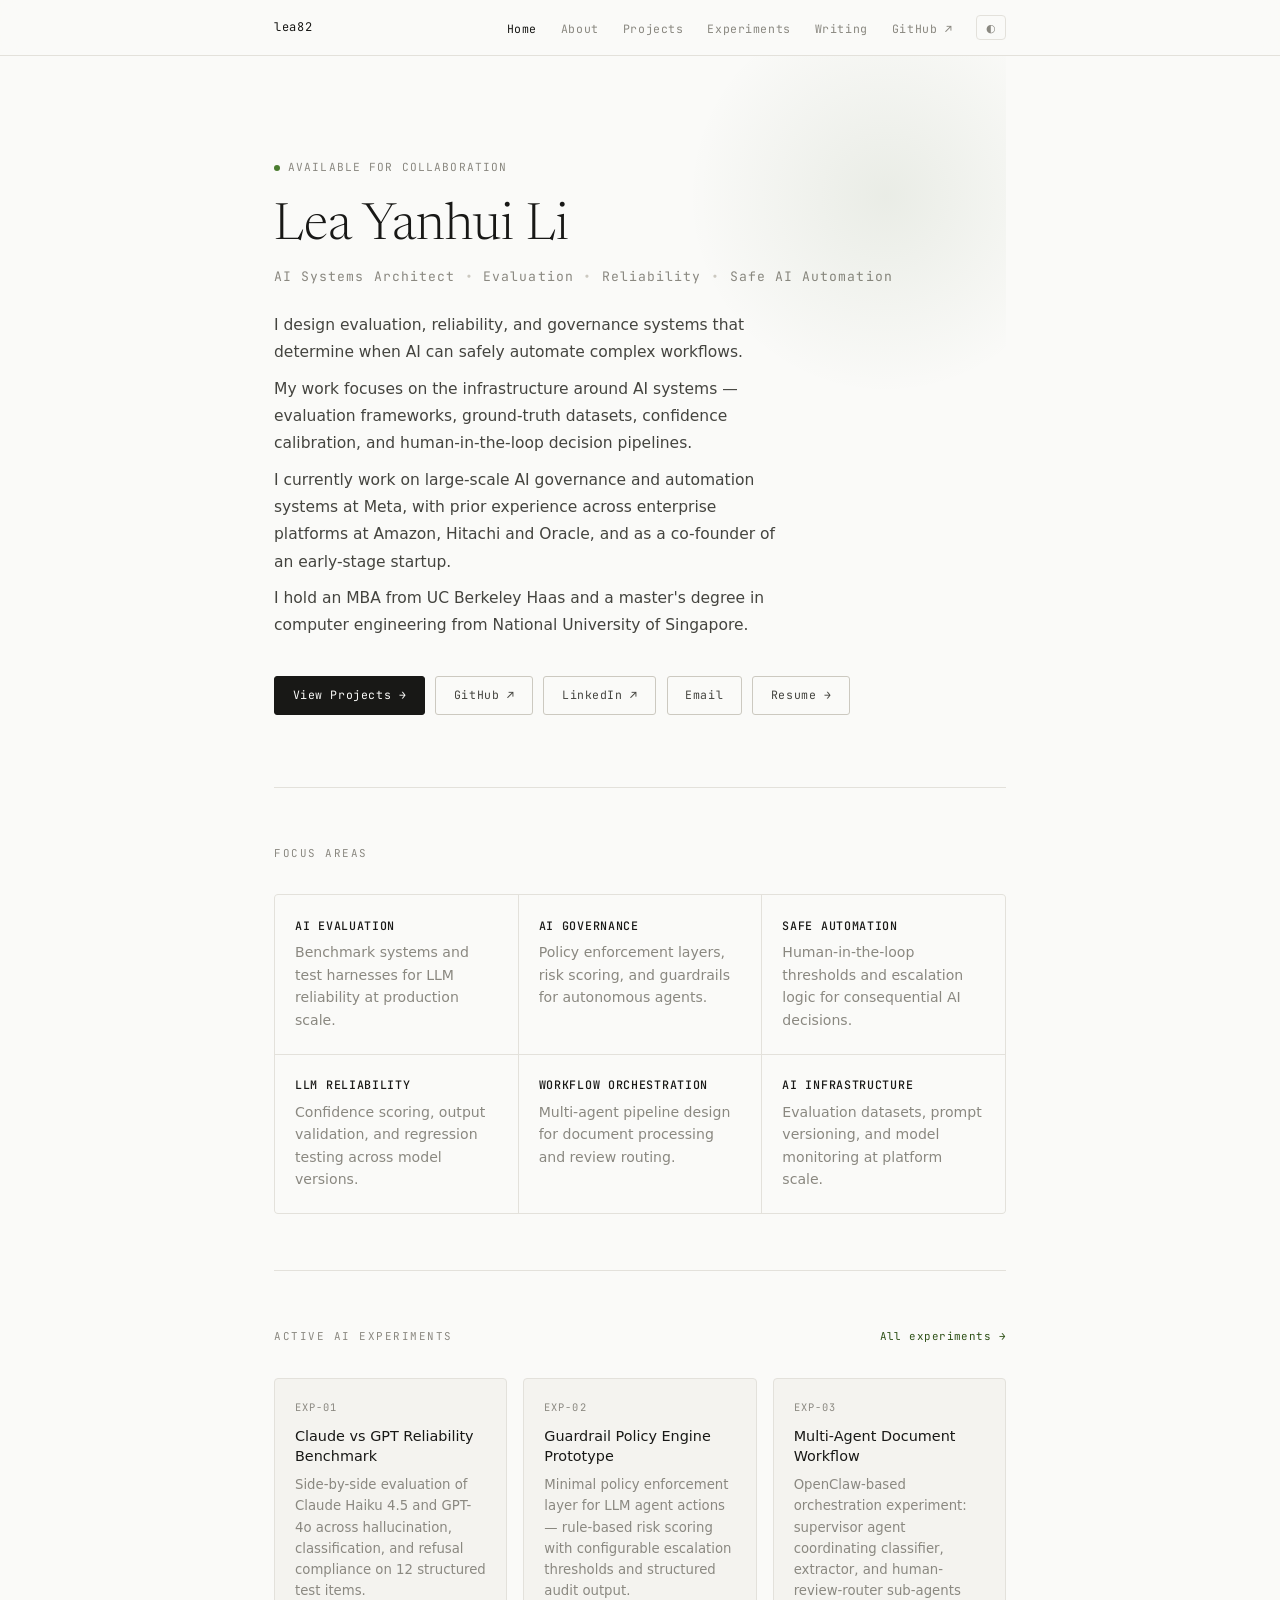
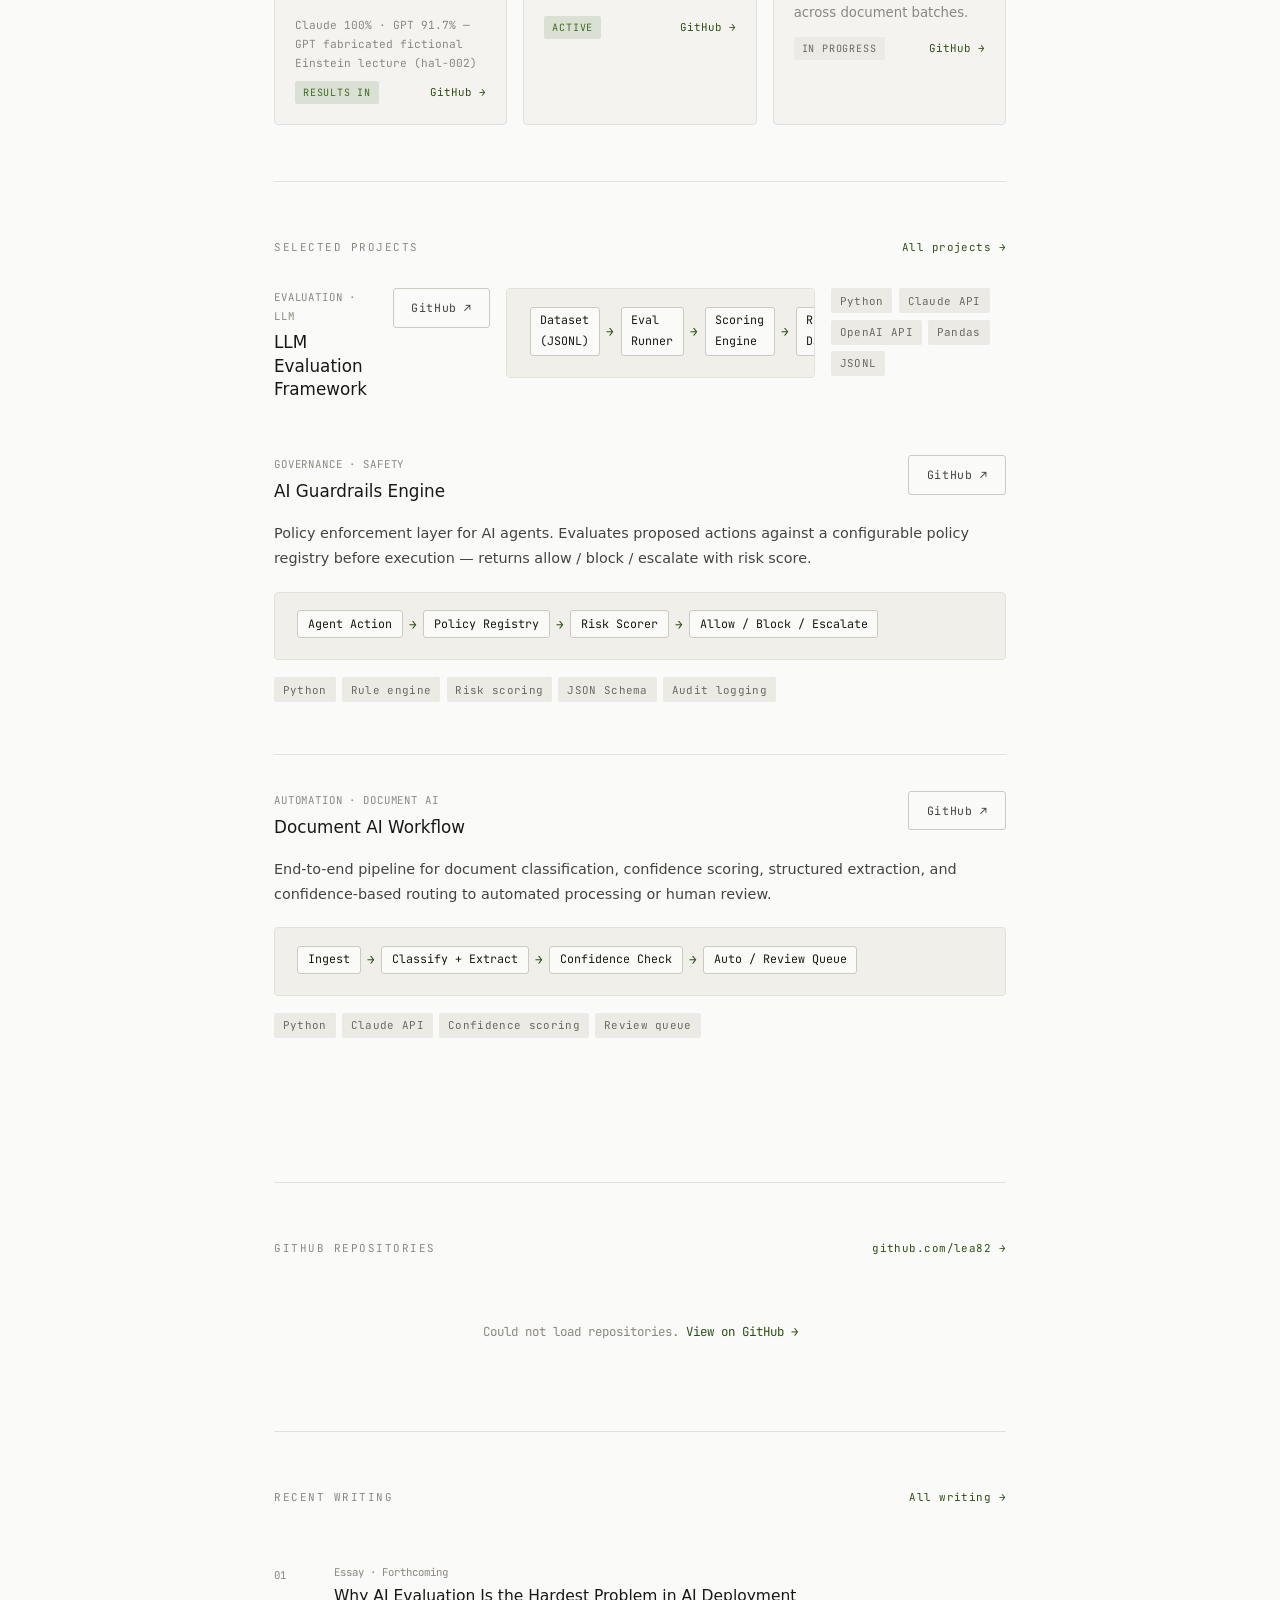
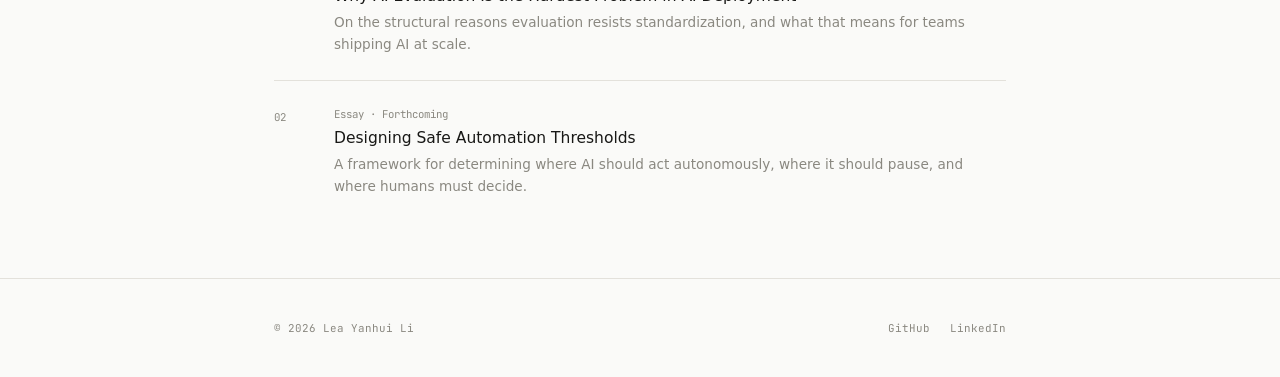
==== index.html @ 145ee5d8 "Site v2 - clean history" ====
<!DOCTYPE html>
<html lang="en">
<head>
  <meta charset="UTF-8" />
  <meta name="viewport" content="width=device-width, initial-scale=1.0" />
  <meta name="description" content="Lea Yanhui Li — AI Systems Architect. Evaluation, Reliability, Safe AI Automation." />
  <title>Lea Yanhui Li</title>
  <link rel="stylesheet" href="assets/style.css" />
  <script src="assets/site.js" defer></script>
</head>
<body>

<!-- ── Nav ───────────────────────────────────────────── -->
<nav>
  <div class="nav-inner">
    <a class="nav-brand" href="index.html">lea82</a>
    <button class="nav-toggle" aria-label="Toggle menu" aria-expanded="false">
      <span></span><span></span><span></span>
    </button>
    <ul class="nav-links">
      <li><a href="index.html" class="active">Home</a></li>
      <li><a href="about.html">About</a></li>
      <li><a href="projects.html">Projects</a></li>
      <li><a href="experiments.html">Experiments</a></li>
      <li><a href="writing.html">Writing</a></li>
      <li><a href="https://github.com/lea82" target="_blank" rel="noopener">GitHub ↗</a></li>
    </ul>
    <button class="dark-toggle" aria-label="Toggle dark mode">
      <span class="icon-moon">◐</span>
      <span class="icon-sun">◑</span>
    </button>
  </div>
</nav>

<main>
  <div class="container">

    <!-- ── Hero ─────────────────────────────────────────── -->
    <section class="hero reveal">
      <div class="hero-badge">Available for collaboration</div>
      <h1>Lea Yanhui Li</h1>
      <div class="hero-subtitle">
        AI Systems Architect
        <span class="dot">•</span> Evaluation
        <span class="dot">•</span> Reliability
        <span class="dot">•</span> Safe AI Automation
      </div>
      <div style="margin-bottom:2.25rem">
        <p class="hero-secondary" style="margin-bottom:0.6rem">
          I design evaluation, reliability, and governance systems that determine when AI can safely automate complex workflows.
        </p>
        <p class="hero-secondary" style="margin-bottom:0.6rem">
          My work focuses on the infrastructure around AI systems — evaluation frameworks, ground-truth datasets, confidence calibration, and human-in-the-loop decision pipelines.
        </p>
        <p class="hero-secondary" style="margin-bottom:0.6rem">
          I currently work on large-scale AI governance and automation systems at Meta, with prior experience across enterprise platforms at Amazon, Hitachi and Oracle, and as a co-founder of an early-stage startup.
        </p>
        <p class="hero-secondary" style="margin-bottom:0">
          I hold an MBA from UC Berkeley Haas and a master's degree in computer engineering from National University of Singapore.
        </p>
      </div>
      <div class="hero-links">
        <a class="btn btn-primary" href="projects.html">View Projects →</a>
        <a class="btn" href="https://github.com/lea82" target="_blank" rel="noopener">GitHub ↗</a>
        <a class="btn" href="https://linkedin.com/in/leayanhuili" target="_blank" rel="noopener">LinkedIn ↗</a>
        <a class="btn" href="/cdn-cgi/l/email-protection#5d31383c1d31383c243c333528343134733e3230">Email</a>
        <a class="btn" href="assets/resume.pdf" target="_blank">Resume →</a>
      </div>
    </section>

    <!-- ── Focus Areas ───────────────────────────────────── -->
    <section class="section">
      <div class="section-header">
        <span class="section-label">Focus Areas</span>
      </div>
      <div class="focus-grid reveal">
        <div class="focus-item">
          <h3>AI Evaluation</h3>
          <p>Benchmark systems and test harnesses for LLM reliability at production scale.</p>
        </div>
        <div class="focus-item">
          <h3>AI Governance</h3>
          <p>Policy enforcement layers, risk scoring, and guardrails for autonomous agents.</p>
        </div>
        <div class="focus-item">
          <h3>Safe Automation</h3>
          <p>Human-in-the-loop thresholds and escalation logic for consequential AI decisions.</p>
        </div>
        <div class="focus-item">
          <h3>LLM Reliability</h3>
          <p>Confidence scoring, output validation, and regression testing across model versions.</p>
        </div>
        <div class="focus-item">
          <h3>Workflow Orchestration</h3>
          <p>Multi-agent pipeline design for document processing and review routing.</p>
        </div>
        <div class="focus-item">
          <h3>AI Infrastructure</h3>
          <p>Evaluation datasets, prompt versioning, and model monitoring at platform scale.</p>
        </div>
      </div>
    </section>

    <!-- ── Active AI Experiments ─────────────────────────── -->
    <section class="section">
      <div class="section-header">
        <span class="section-label">Active AI Experiments</span>
        <a class="section-link" href="experiments.html">All experiments →</a>
      </div>
      <div class="exp-cards">

        <div class="exp-card reveal">
          <div class="exp-card-num">EXP-01</div>
          <h3>Claude vs GPT Reliability Benchmark</h3>
          <p>Side-by-side evaluation of Claude Haiku 4.5 and GPT-4o across hallucination, classification, and refusal compliance on 12 structured test items.</p>
          <div style="font-family:var(--mono);font-size:0.7rem;color:var(--muted);margin-bottom:0.5rem;margin-top:0.5rem">
            Claude 100% · GPT 91.7% — GPT fabricated fictional Einstein lecture (hal-002)
          </div>
          <div class="exp-card-footer">
            <span class="exp-status active">Results in</span>
            <a class="exp-card-link" href="https://github.com/lea82/llm-evaluation-framework" target="_blank" rel="noopener">GitHub →</a>
          </div>
        </div>

        <div class="exp-card reveal">
          <div class="exp-card-num">EXP-02</div>
          <h3>Guardrail Policy Engine Prototype</h3>
          <p>Minimal policy enforcement layer for LLM agent actions — rule-based risk scoring with configurable escalation thresholds and structured audit output.</p>
          <div class="exp-card-footer">
            <span class="exp-status active">Active</span>
            <a class="exp-card-link" href="https://github.com/lea82/AI-Guardrails-Engine" target="_blank" rel="noopener">GitHub →</a>
          </div>
        </div>

        <div class="exp-card reveal">
          <div class="exp-card-num">EXP-03</div>
          <h3>Multi-Agent Document Workflow</h3>
          <p>OpenClaw-based orchestration experiment: supervisor agent coordinating classifier, extractor, and human-review-router sub-agents across document batches.</p>
          <div class="exp-card-footer">
            <span class="exp-status">In progress</span>
            <a class="exp-card-link" href="https://github.com/lea82/Confidence-Routed-AI-Workflow" target="_blank" rel="noopener">GitHub →</a>
          </div>
        </div>

      </div>
    </section>

    <!-- ── Selected Projects ──────────────────────────────── -->
    <section class="section">
      <div class="section-header">
        <span class="section-label">Selected Projects</span>
        <a class="section-link" href="projects.html">All projects →</a>
      </div>
      <div class="project-list">

        <div class="project-card reveal">
          <div class="project-header">
            <div>
              <div class="project-tag">Evaluation · LLM</div>
              <h3><a href="projects.html#llm-eval">LLM Evaluation Framework</a></h3>
            </div>
            <a class="btn" href="https://github.com/lea82/llm-evaluation-framework" target="_blank" rel="noopener" style="flex-shrink:0">GitHub ↗</a>
          <div class="arch-diagram">
            <div class="arch-row">
              <span class="arch-node">Dataset (JSONL)</span>
              <span class="arch-arrow">→</span>
              <span class="arch-node">Eval Runner</span>
              <span class="arch-arrow">→</span>
              <span class="arch-node">Scoring Engine</span>
              <span class="arch-arrow">→</span>
              <span class="arch-node">Reliability Dashboard</span>
            </div>
          </div>
          <div class="tech-stack">
            <span class="tech-tag">Python</span>
            <span class="tech-tag">Claude API</span>
            <span class="tech-tag">OpenAI API</span>
            <span class="tech-tag">Pandas</span>
            <span class="tech-tag">JSONL</span>
          </div>
        </div>

        <div class="project-card reveal">
          <div class="project-header">
            <div>
              <div class="project-tag">Governance · Safety</div>
              <h3><a href="projects.html#guardrails">AI Guardrails Engine</a></h3>
            </div>
            <a class="btn" href="https://github.com/lea82/AI-Guardrails-Engine" target="_blank" rel="noopener" style="flex-shrink:0">GitHub ↗</a>
          </div>
          <p>Policy enforcement layer for AI agents. Evaluates proposed actions against a configurable policy registry before execution — returns allow / block / escalate with risk score.</p>
          <div class="arch-diagram">
            <div class="arch-row">
              <span class="arch-node">Agent Action</span>
              <span class="arch-arrow">→</span>
              <span class="arch-node">Policy Registry</span>
              <span class="arch-arrow">→</span>
              <span class="arch-node">Risk Scorer</span>
              <span class="arch-arrow">→</span>
              <span class="arch-node">Allow / Block / Escalate</span>
            </div>
          </div>
          <div class="tech-stack">
            <span class="tech-tag">Python</span>
            <span class="tech-tag">Rule engine</span>
            <span class="tech-tag">Risk scoring</span>
            <span class="tech-tag">JSON Schema</span>
            <span class="tech-tag">Audit logging</span>
          </div>
        </div>

        <div class="project-card reveal">
          <div class="project-header">
            <div>
              <div class="project-tag">Automation · Document AI</div>
              <h3><a href="projects.html#doc-workflow">Document AI Workflow</a></h3>
            </div>
            <a class="btn" href="https://github.com/lea82/Confidence-Routed-AI-Workflow" target="_blank" rel="noopener" style="flex-shrink:0">GitHub ↗</a>
          </div>
          <p>End-to-end pipeline for document classification, confidence scoring, structured extraction, and confidence-based routing to automated processing or human review.</p>
          <div class="arch-diagram">
            <div class="arch-row">
              <span class="arch-node">Ingest</span>
              <span class="arch-arrow">→</span>
              <span class="arch-node">Classify + Extract</span>
              <span class="arch-arrow">→</span>
              <span class="arch-node">Confidence Check</span>
              <span class="arch-arrow">→</span>
              <span class="arch-node">Auto / Review Queue</span>
            </div>
          </div>
          <div class="tech-stack">
            <span class="tech-tag">Python</span>
            <span class="tech-tag">Claude API</span>
            <span class="tech-tag">Confidence scoring</span>
            <span class="tech-tag">Review queue</span>
          </div>
        </div>

      </div>
    </section>

    <!-- ── GitHub Repositories ────────────────────────────── -->
    <section class="section">
      <div class="section-header">
        <span class="section-label">GitHub Repositories</span>
        <a class="section-link" href="https://github.com/lea82" target="_blank" rel="noopener">github.com/lea82 →</a>
      </div>
      <div class="github-grid" id="github-repos">
        <!-- Populated by site.js via GitHub API -->
      </div>
    </section>

    <!-- ── Recent Writing ─────────────────────────────────── -->
    <section class="section">
      <div class="section-header">
        <span class="section-label">Recent Writing</span>
        <a class="section-link" href="writing.html">All writing →</a>
      </div>
      <div class="post-list">
        <div class="post-item reveal">
          <div class="post-num">01</div>
          <div>
            <div class="post-meta">Essay · Forthcoming</div>
            <h3><a href="writing.html">Why AI Evaluation Is the Hardest Problem in AI Deployment</a></h3>
            <p>On the structural reasons evaluation resists standardization, and what that means for teams shipping AI at scale.</p>
          </div>
        </div>
        <div class="post-item reveal">
          <div class="post-num">02</div>
          <div>
            <div class="post-meta">Essay · Forthcoming</div>
            <h3><a href="writing.html">Designing Safe Automation Thresholds</a></h3>
            <p>A framework for determining where AI should act autonomously, where it should pause, and where humans must decide.</p>
          </div>
        </div>
      </div>
    </section>

  </div>
</main>

<footer>
  <div class="footer-inner">
    <span class="footer-copy">© 2026 Lea Yanhui Li</span>
    <div class="footer-links">
      <a href="https://github.com/lea82" target="_blank" rel="noopener">GitHub</a>
      <a href="https://linkedin.com/in/leayanhuili" target="_blank" rel="noopener">LinkedIn</a>
      <a href="/cdn-cgi/l/email-protection#5c30393d1c30393
---- assets/style.css ----
/* ============================================================
   Lea Yanhui Li — Personal Site v2
   Aesthetic: Precision-technical minimalism
   Fonts: Geist Mono (labels) + Newsreader (display) + system sans
   ============================================================ */

@import url('https://fonts.googleapis.com/css2?family=Newsreader:ital,wght@0,300;0,400;1,300;1,400&family=JetBrains+Mono:wght@300;400;500&display=swap');

/* ── Variables ─────────────────────────────────────────────── */
:root {
  /* Light theme */
  --bg:         #fafaf8;
  --surface:    #f4f3ef;
  --border:     #e3e1db;
  --border-2:   #ccc9c0;
  --ink:        #181816;
  --ink-2:      #44443f;
  --muted:      #8a8880;
  --accent:     #2d5016;
  --accent-dim: #3d6b20;
  --tag-bg:     #eceae4;
  --tag-text:   #6b6960;
  --code-bg:    #f0efe9;
  --white:      #ffffff;

  /* Active state */
  --active-dot: #4a7c2f;

  /* Type */
  --serif:  'Newsreader', Georgia, 'Times New Roman', serif;
  --mono:   'JetBrains Mono', 'Fira Code', 'Courier New', monospace;
  --sans:   -apple-system, BlinkMacSystemFont, 'Segoe UI', system-ui, sans-serif;

  /* Layout */
  --max-w:  780px;
  --nav-h:  56px;

  /* Transitions */
  --t:      0.18s ease;
}

[data-theme="dark"] {
  --bg:         #111110;
  --surface:    #1a1a18;
  --border:     #2a2a27;
  --border-2:   #3a3a36;
  --ink:        #f0efeb;
  --ink-2:      #c8c7c0;
  --muted:      #6a6a65;
  --accent:     #7ab648;
  --accent-dim: #8dc85a;
  --tag-bg:     #222220;
  --tag-text:   #888880;
  --code-bg:    #1e1e1c;
  --white:      #1a1a18;
}

/* ── Reset ──────────────────────────────────────────────────── */
*, *::before, *::after { box-sizing: border-box; margin: 0; padding: 0; }
html { font-size: 16px; scroll-behavior: smooth; }
body {
  font-family: var(--sans);
  background: var(--bg);
  color: var(--ink);
  line-height: 1.7;
  -webkit-font-smoothing: antialiased;
  transition: background var(--t), color var(--t);
}
img { max-width: 100%; display: block; }
a { color: var(--accent); text-decoration: none; transition: opacity var(--t); }
a:hover { opacity: 0.7; }

/* ── Typography ─────────────────────────────────────────────── */
h1, h2 { font-family: var(--serif); font-weight: 300; line-height: 1.15; }
h1 { font-size: clamp(2.2rem, 5vw, 3.2rem); }
h2 { font-size: clamp(1.4rem, 3vw, 1.9rem); margin-bottom: 0.75rem; }
h3 { font-size: 1rem; font-weight: 500; line-height: 1.4; margin-bottom: 0.35rem; }
p  { color: var(--ink-2); margin-bottom: 1rem; font-size: 0.95rem; line-height: 1.75; }
p:last-child { margin-bottom: 0; }
code {
  font-family: var(--mono);
  font-size: 0.8rem;
  background: var(--code-bg);
  padding: 0.15em 0.4em;
  border-radius: 3px;
  color: var(--ink-2);
}

/* ── Layout ─────────────────────────────────────────────────── */
.container { max-width: var(--max-w); margin: 0 auto; padding: 0 1.5rem; }

/* ── Nav ─────────────────────────────────────────────────────── */
nav {
  position: sticky; top: 0; z-index: 200;
  background: color-mix(in srgb, var(--bg) 88%, transparent);
  backdrop-filter: blur(12px);
  -webkit-backdrop-filter: blur(12px);
  border-bottom: 1px solid var(--border);
  height: var(--nav-h);
  transition: background var(--t), border-color var(--t);
}
.nav-inner {
  max-width: var(--max-w);
  margin: 0 auto;
  padding: 0 1.5rem;
  height: 100%;
  display: flex;
  align-items: center;
  gap: 1.5rem;
}
.nav-brand {
  font-family: var(--mono);
  font-size: 0.75rem;
  font-weight: 400;
  letter-spacing: 0.06em;
  color: var(--ink);
  text-decoration: none;
  white-space: nowrap;
  flex-shrink: 0;
}
.nav-links {
  display: flex;
  align-items: center;
  gap: 1.5rem;
  list-style: none;
  margin-left: auto;
}
.nav-links a {
  font-family: var(--mono);
  font-size: 0.72rem;
  letter-spacing: 0.05em;
  color: var(--muted);
  text-decoration: none;
  transition: color var(--t);
  white-space: nowrap;
}
.nav-links a:hover, .nav-links a.active { color: var(--ink); opacity: 1; }

/* Dark mode toggle */
.dark-toggle {
  background: none;
  border: 1px solid var(--border);
  cursor: pointer;
  padding: 0.3rem 0.55rem;
  border-radius: 4px;
  display: flex;
  align-items: center;
  gap: 0.3rem;
  font-family: var(--mono);
  font-size: 0.68rem;
  color: var(--muted);
  transition: all var(--t);
  flex-shrink: 0;
}
.dark-toggle:hover { color: var(--ink); border-color: var(--border-2); }
.dark-toggle .icon-sun  { display: none; }
.dark-toggle .icon-moon { display: inline; }
[data-theme="dark"] .dark-toggle .icon-sun  { display: inline; }
[data-theme="dark"] .dark-toggle .icon-moon { display: none; }

/* Mobile hamburger */
.nav-toggle {
  display: none;
  background: none;
  border: none;
  cursor: pointer;
  padding: 4px;
  flex-direction: column;
  gap: 4px;
  margin-left: auto;
}
.nav-toggle span {
  display: block; width: 20px; height: 1.5px;
  background: var(--ink); transition: all 0.25s;
}

/* ── Scroll reveal ───────────────────────────────────────────── */
.reveal {
  opacity: 0;
  transform: translateY(18px);
  transition: opacity 0.55s ease, transform 0.55s ease;
}
.reveal.visible {
  opacity: 1;
  transform: none;
}

/* ── Hero ────────────────────────────────────────────────────── */
.hero {
  padding: 6rem 0 4.5rem;
  border-bottom: 1px solid var(--border);
  position: relative;
  overflow: hidden;
}
.hero::before {
  content: '';
  position: absolute;
  top: -60px; right: -80px;
  width: 400px; height: 400px;
  background: radial-gradient(circle, color-mix(in srgb, var(--accent) 8%, transparent) 0%, transparent 70%);
  pointer-events: none;
}

.hero-badge {
  display: inline-flex;
  align-items: center;
  gap: 0.5rem;
  font-family: var(--mono);
  font-size: 0.7rem;
  letter-spacing: 0.1em;
  text-transform: uppercase;
  color: var(--muted);
  margin-bottom: 1.25rem;
}
.hero-badge::before {
  content: '';
  display: inline-block;
  width: 6px; height: 6px;
  border-radius: 50%;
  background: var(--active-dot);
  animation: pulse 2.5s ease-in-out infinite;
}
@keyframes pulse {
  0%, 100% { opacity: 1; transform: scale(1); }
  50%       { opacity: 0.4; transform: scale(0.8); }
}

.hero h1 { margin-bottom: 0.6rem; }

.hero-subtitle {
  font-family: var(--mono);
  font-size: 0.82rem;
  letter-spacing: 0.08em;
  color: var(--muted);
  margin-bottom: 1.5rem;
  display: flex;
  align-items: center;
  gap: 0.6rem;
  flex-wrap: wrap;
}
.hero-subtitle .dot { color: var(--border-2); }

.hero-secondary {
  font-size: 0.97rem;
  color: var(--ink-2);
  max-width: 520px;
  line-height: 1.75;
  margin-bottom: 2.25rem;
  font-weight: 400;
}

.hero-links {
  display: flex;
  flex-wrap: wrap;
  gap: 0.65rem;
  align-items: center;
}

/* ── Buttons ─────────────────────────────────────────────────── */
.btn {
  display: inline-flex;
  align-items: center;
  gap: 0.4rem;
  font-family: var(--mono);
  font-size: 0.72rem;
  letter-spacing: 0.05em;
  padding: 0.55rem 1.1rem;
  border: 1px solid var(--border-2);
  color: var(--ink-2);
  background: transparent;
  text-decoration: none;
  transition: all var(--t);
  border-radius: 3px;
}
.btn:hover { background: var(--ink); color: var(--bg); border-color: var(--ink); opacity: 1; }
.btn-primary {
  background: var(--ink);
  color: var(--bg);
  border-color: var(--ink);
}
.btn-primary:hover { background: var(--accent); border-color: var(--accent); color: var(--white); }
.btn-ghost { border-color: transparent; padding-left: 0; color: var(--muted); }
.btn-ghost:hover { background: transparent; color: var(--ink); border-color: transparent; }

/* ── Section base ────────────────────────────────────────────── */
.section { padding: 3.5rem 0; border-bottom: 1px solid var(--border); }
.section:last-child { border-bottom: none; }

.section-header {
  display: flex;
  align-items: baseline;
  justify-content: space-between;
  margin-bottom: 2rem;
  flex-wrap: wrap;
  gap: 0.5rem;
}
.section-label {
  font-family: var(--mono);
  font-size: 0.68rem;
  letter-spacing: 0.14em;
  text-transform: uppercase;
  color: var(--muted);
}
.section-link {
  font-family: var(--mono);
  font-size: 0.68rem;
  color: var(--accent);
  letter-spacing: 0.04em;
}

/* ── Focus grid ──────────────────────────────────────────────── */
.focus-grid {
  display: grid;
  grid-template-columns: repeat(3, 1fr);
  gap: 1px;
  background: var(--border);
  border: 1px solid var(--border);
  border-radius: 4px;
  overflow: hidden;
}
.focus-item {
  background: var(--bg);
  padding: 1.4rem 1.25rem;
  transition: background var(--t);
}
.focus-item:hover { background: var(--surface); }
.focus-item h3 {
  font-family: var(--mono);
  font-size: 0.73rem;
  letter-spacing: 0.06em;
  text-transform: uppercase;
  color: var(--ink);
  margin-bottom: 0.45rem;
  font-weight: 500;
}
.focus-item p { font-size: 0.88rem; color: var(--muted); margin: 0; line-height: 1.6; }

/* ── Experiment cards ────────────────────────────────────────── */
.exp-cards {
  display: grid;
  grid-template-columns: repeat(3, 1fr);
  gap: 1rem;
}
.exp-card {
  border: 1px solid var(--border);
  padding: 1.25rem;
  border-radius: 4px;
  background: var(--surface);
  transition: border-color var(--t), transform var(--t);
  position: relative;
}
.exp-card:hover { border-color: var(--border-2); transform: translateY(-2px); }
.exp-card-num {
  font-family: var(--mono);
  font-size: 0.65rem;
  color: var(--muted);
  letter-spacing: 0.1em;
  margin-bottom: 0.6rem;
}
.exp-card h3 { font-size: 0.9rem; font-weight: 500; margin-bottom: 0.5rem; color: var(--ink); }
.exp-card p  { font-size: 0.83rem; color: var(--muted); line-height: 1.6; margin-bottom: 0.9rem; }
.exp-card-footer {
  display: flex;
  align-items: center;
  justify-content: space-between;
}
.exp-status {
  font-family: var(--mono);
  font-size: 0.63rem;
  letter-spacing: 0.08em;
  text-transform: uppercase;
  padding: 0.18rem 0.5rem;
  border-radius: 2px;
  background: var(--tag-bg);
  color: var(--tag-text);
}
.exp-status.active { background: color-mix(in srgb, var(--accent) 12%, transparent); color: var(--accent-dim); }
.exp-card-link {
  font-family: var(--mono);
  font-size: 0.68rem;
  color: var(--accent);
  text-decoration: none;
}
.exp-card-link:hover { opacity: 0.7; }

/* ── GitHub repos ────────────────────────────────────────────── */
.github-grid {
  display: grid;
  grid-template-columns: repeat(2, 1fr);
  gap: 0.75rem;
}
.repo-card {
  border: 1px solid var(--border);
  padding: 1.1rem 1.2rem;
  border-radius: 4px;
  background: var(--bg);
  transition: border-color var(--t);
  text-decoration: none;
  display: block;
}
.repo-card:hover { border-color: var(--accent); opacity: 1; }
.repo-name {
  font-family: var(--mono);
  font-size: 0.8rem;
  font-weight: 500;
  color: var(--accent);
  margin-bottom: 0.35rem;
  display: flex;
  align-items: center;
  gap: 0.4rem;
}
.repo-desc { font-size: 0.83rem; color: var(--muted); line-height: 1.55; margin-bottom: 0.75rem; }
.repo-meta {
  display: flex;
  gap: 1rem;
  font-family: var(--mono);
  font-size: 0.67rem;
  color: var(--muted);
  letter-spacing: 0.03em;
}
.repo-meta span { display: flex; align-items: center; gap: 0.25rem; }
.repo-loading, .repo-error {
  font-family: var(--mono);
  font-size: 0.78rem;
  color: var(--muted);
  padding: 2rem 0;
  text-align: center;
  grid-column: 1/-1;
}
.repo-skeleton {
  border: 1px solid var(--border);
  padding: 1.1rem 1.2rem;
  border-radius: 4px;
  background: var(--surface);
  animation: shimmer 1.4s ease infinite;
}
@keyframes shimmer {
  0%, 100% { opacity: 0.6; }
  50%       { opacity: 1; }
}
.skel-line {
  height: 10px; border-radius: 3px;
  background: var(--border-2);
  margin-bottom: 0.6rem;
}
.skel-line.short { width: 55%; }
.skel-line.long  { width: 90%; }
.skel-line.med   { width: 70%; }

/* ── Projects ─────────────────────────────────────────────────── */
.project-list { display: flex; flex-direction: column; }
.project-card {
  padding: 2.25rem 0;
  border-bottom: 1px solid var(--border);
}
.project-card:first-child { padding-top: 0; }
.project-card:last-child  { border-bottom: none; }

.project-header {
  display: flex;
  align-items: flex-start;
  justify-content: space-between;
  gap: 1rem;
  margin-bottom: 0.75rem;
}
.project-tag {
  font-family: var(--mono);
  font-size: 0.67rem;
  letter-spacing: 0.08em;
  text-transform: uppercase;
  color: var(--muted);
  margin-bottom: 0.4rem;
}
.project-card h3 { font-size: 1.05rem; font-weight: 500; color: var(--ink); }
.project-card h3 a { color: inherit; }
.project-card h3 a:hover { color: var(--accent); opacity: 1; }
.project-card > p { font-size: 0.9rem; color: var(--ink-2); margin-bottom: 1.25rem; }

/* Architecture diagram */
.arch-diagram {
  background: var(--code-bg);
  border: 1px solid var(--border);
  border-radius: 4px;
  padding: 1.1rem 1.4rem;
  margin-bottom: 1.1rem;
  font-family: var(--mono);
  font-size: 0.75rem;
  color: var(--ink-2);
  line-height: 1.8;
  overflow-x: auto;
}
.arch-node {
  display: inline-block;
  border: 1px solid var(--border-2);
  padding: 0.15rem 0.6rem;
  border-radius: 3px;
  background: var(--bg);
  color: var(--ink);
  font-size: 0.73rem;
}
.arch-arrow {
  color: var(--accent);
  margin: 0 0.4rem;
  font-size: 0.8rem;
}
.arch-row { margin-bottom: 0.2rem; display: flex; align-items: center; }

.tech-stack {
  display: flex;
  flex-wrap: wrap;
  gap: 0.4rem;
  margin-bottom: 1rem;
}
.tech-tag {
  font-family: var(--mono);
  font-size: 0.68rem;
  padding: 0.2rem 0.55rem;
  background: var(--tag-bg);
  color: var(--tag-text);
  border-radius: 2px;
  letter-spacing: 0.03em;
}
.project-links { display: flex; gap: 0.6rem; flex-wrap: wrap; }

/* ── Writing posts ────────────────────────────────────────────── */
.post-list { display: flex; flex-direction: column; }
.post-item {
  padding: 1.5rem 0;
  border-bottom: 1px solid var(--border);
  display: grid;
  grid-template-columns: 2.5rem 1fr;
  gap: 1.25rem;
}
.post-item:last-child { border-bottom: none; }
.post-num {
  font-family: var(--mono);
  font-size: 0.67rem;
  color: var(--muted);
  padding-top: 0.2rem;
}
.post-meta {
  font-family: var(--mono);
  font-size: 0.67rem;
  color: var(--muted);
  margin-bottom: 0.3rem;
}
.post-item h3 { font-size: 0.97rem; font-weight: 500; color: var(--ink); margin-bottom: 0.3rem; }
.post-item h3 a { color: inherit; }
.post-item p  { font-size: 0.85rem; color: var(--muted); margin: 0; line-height: 1.6; }

/* ── Experiment log (experiments.html) ───────────────────────── */
.exp-log { display: flex; flex-direction: column; }
.exp-entry {
  padding: 2.5rem 0;
  border-bottom: 1px solid var(--border);
  display: grid;
  grid-template-columns: 5rem 1fr;
  gap: 2rem;
}
.exp-entry:first-child { padding-top: 0; }
.exp-entry:last-child  { border-bottom: none; }
.exp-num {
  font-family: var(--mono);
  font-size: 0.7rem;
  color: var(--muted);
  letter-spacing: 0.1em;
  padding-top: 0.2rem;
}
.exp-num .num-big {
  font-size: 1.6rem;
  color: var(--border-2);
  display: block;
  line-height: 1;
  margin-bottom: 0.25rem;
}
.exp-body h3 { font-size: 1.05rem; font-weight: 500; margin-bottom: 0.5rem; color: var(--ink); }
.exp-body p  { font-size: 0.88rem; color: var(--ink-2); margin-bottom: 0.75rem; }

.exp-meta-row {
  display: flex;
  gap: 1.5rem;
  flex-wrap: wrap;
  margin-bottom: 0.75rem;
}
.exp-meta-item {
  font-family: var(--mono);
  font-size: 0.68rem;
  color: var(--muted);
}
.exp-meta-item strong { color: var(--ink-2); font-weight: 500; }

.result-box {
  background: var(--surface);
  border: 1px solid var(--border);
  border-left: 2px solid var(--accent);
  padding: 0.85rem 1.1rem;
  border-radius: 0 3px 3px 0;
  margin-bottom: 1rem;
}
.result-box p { font-size: 0.85rem; color: var(--ink-2); margin: 0; }

/* ── About page ──────────────────────────────────────────────── */
.about-layout {
  display: grid;
  grid-template-columns: 180px 1fr;
  gap: 3.5rem;
  padding: 3.5rem 0;
  border-bottom: 1px solid var(--border);
}
.about-photo-wrap { position: relative; }
.about-photo {
  width: 180px; height: 180px;
  object-fit: cover;
  filter: grayscale(15%);
  border: 1px solid var(--border);
  border-radius: 3px;
}
.about-photo-placeholder {
  width: 180px; height: 180px;
  background: var(--surface);
  border: 1px solid var(--border);
  display: flex; align-items: center; justify-content: center;
  font-family: var(--mono); font-size: 0.68rem;
  color: var(--muted); letter-spacing: 0.08em; text-align: center;
  border-radius: 3px;
}
.focus-list { list-style: none; margin: 1.25rem 0; }
.focus-list li {
  font-size: 0.9rem; color: var(--ink-2);
  padding: 0.5rem 0;
  border-bottom: 1px solid var(--border);
  display: flex; align-items: center; gap: 0.65rem;
}
.focus-list li::before { content: '↳'; font-family: var(--mono); color: var(--accent); font-size: 0.8rem; }

/* ── Page header ─────────────────────────────────────────────── */
.page-header {
  padding: 5rem 0 3rem;
  border-bottom: 1px solid var(--border);
}
.page-header h1 { margin-bottom: 0.6rem; }
.page-header p { font-size: 1rem; color: var(--muted); max-width: 460px; margin: 0; font-weight: 300; }

/* ── Footer ──────────────────────────────────────────────────── */
footer {
  padding: 2.5rem 0;
  border-top: 1px solid var(--border);
}
.footer-inner {
  max-width: var(--max-w); margin: 0 auto; padding: 0 1.5rem;
  display: flex; justify-content: space-between; align-items: center;
  flex-wrap: wrap; gap: 0.75rem;
}
.footer-copy { font-family: var(--mono); font-size: 0.68rem; color: var(--muted); }
.footer-links { display: flex; gap: 1.25rem; }
.footer-links a { font-family: var(--mono); font-size: 0.68rem; color: var(--muted); }
.footer-links a:hover { color: var(--ink); opacity: 1; }

/* ── Misc helpers ────────────────────────────────────────────── */
.divider { height: 1px; background: var(--border); margin: 2.5rem 0; }
.hero-eyebrow {
  font-family: var(--mono);
  font-size: 0.68rem;
  letter-spacing: 0.12em;
  text-transform: uppercase;
  color: var(--muted);
  margin-bottom: 1.5rem;
  display: flex; align-items: center; gap: 0.65rem;
}
.hero-eyebrow::before {
  content: ''; display: block; width: 24px; height: 1px;
  background: var(--accent);
}

/* ── Responsive ──────────────────────────────────────────────── */
@media (max-width: 700px) {
  .nav-links       { display: none; flex-direction: column; gap: 0; }
  .nav-links.open  {
    display: flex;
    position: absolute; top: var(--nav-h); left: 0; right: 0;
    background: var(--bg);
    padding: 0.5rem 1.5rem 1.25rem;
    border-bottom: 1px solid var(--border);
  }
  .nav-links li a  { display: block; padding: 0.65rem 0; border-bottom: 1px solid var(--border); }
  .dark-toggle     { display: none; }
  .nav-toggle      { display: flex; }

  .focus-grid  { grid-template-columns: 1fr 1fr; }
  .exp-cards   { grid-template-columns: 1fr; }
  .github-grid { grid-template-columns: 1fr; }
  .about-layout { grid-template-columns: 1fr; gap: 2rem; }
  .exp-entry   { grid-template-columns: 3.5rem 1fr; gap: 1rem; }
  .post-item   { grid-template-columns: 1fr; gap: 0; }
  .post-num    { display: none; }
  .hero { padding: 3.5rem 0 3rem; }
  .project-header { flex-direction: column; }
}
@media (max-width: 480px) {
  .focus-grid { grid-template-columns: 1fr; }
  h1 { font-size: 2rem; }
}
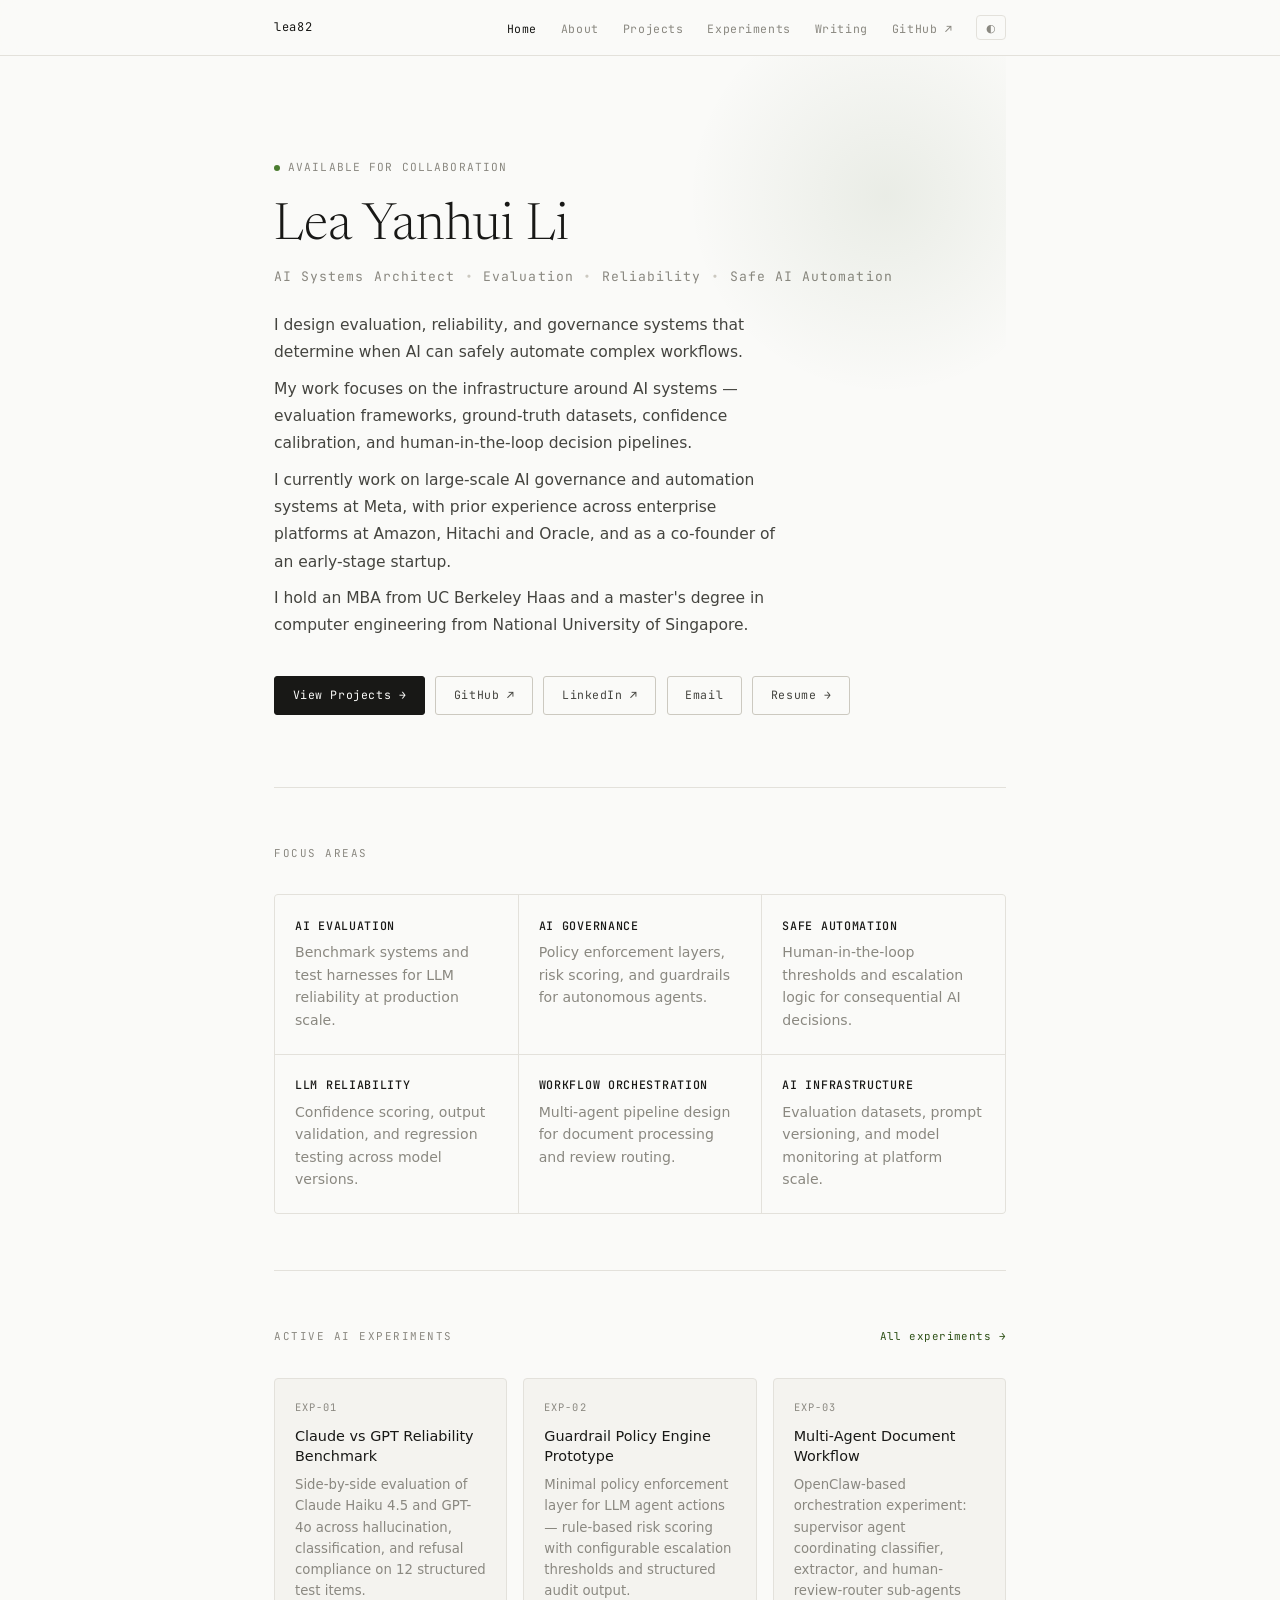
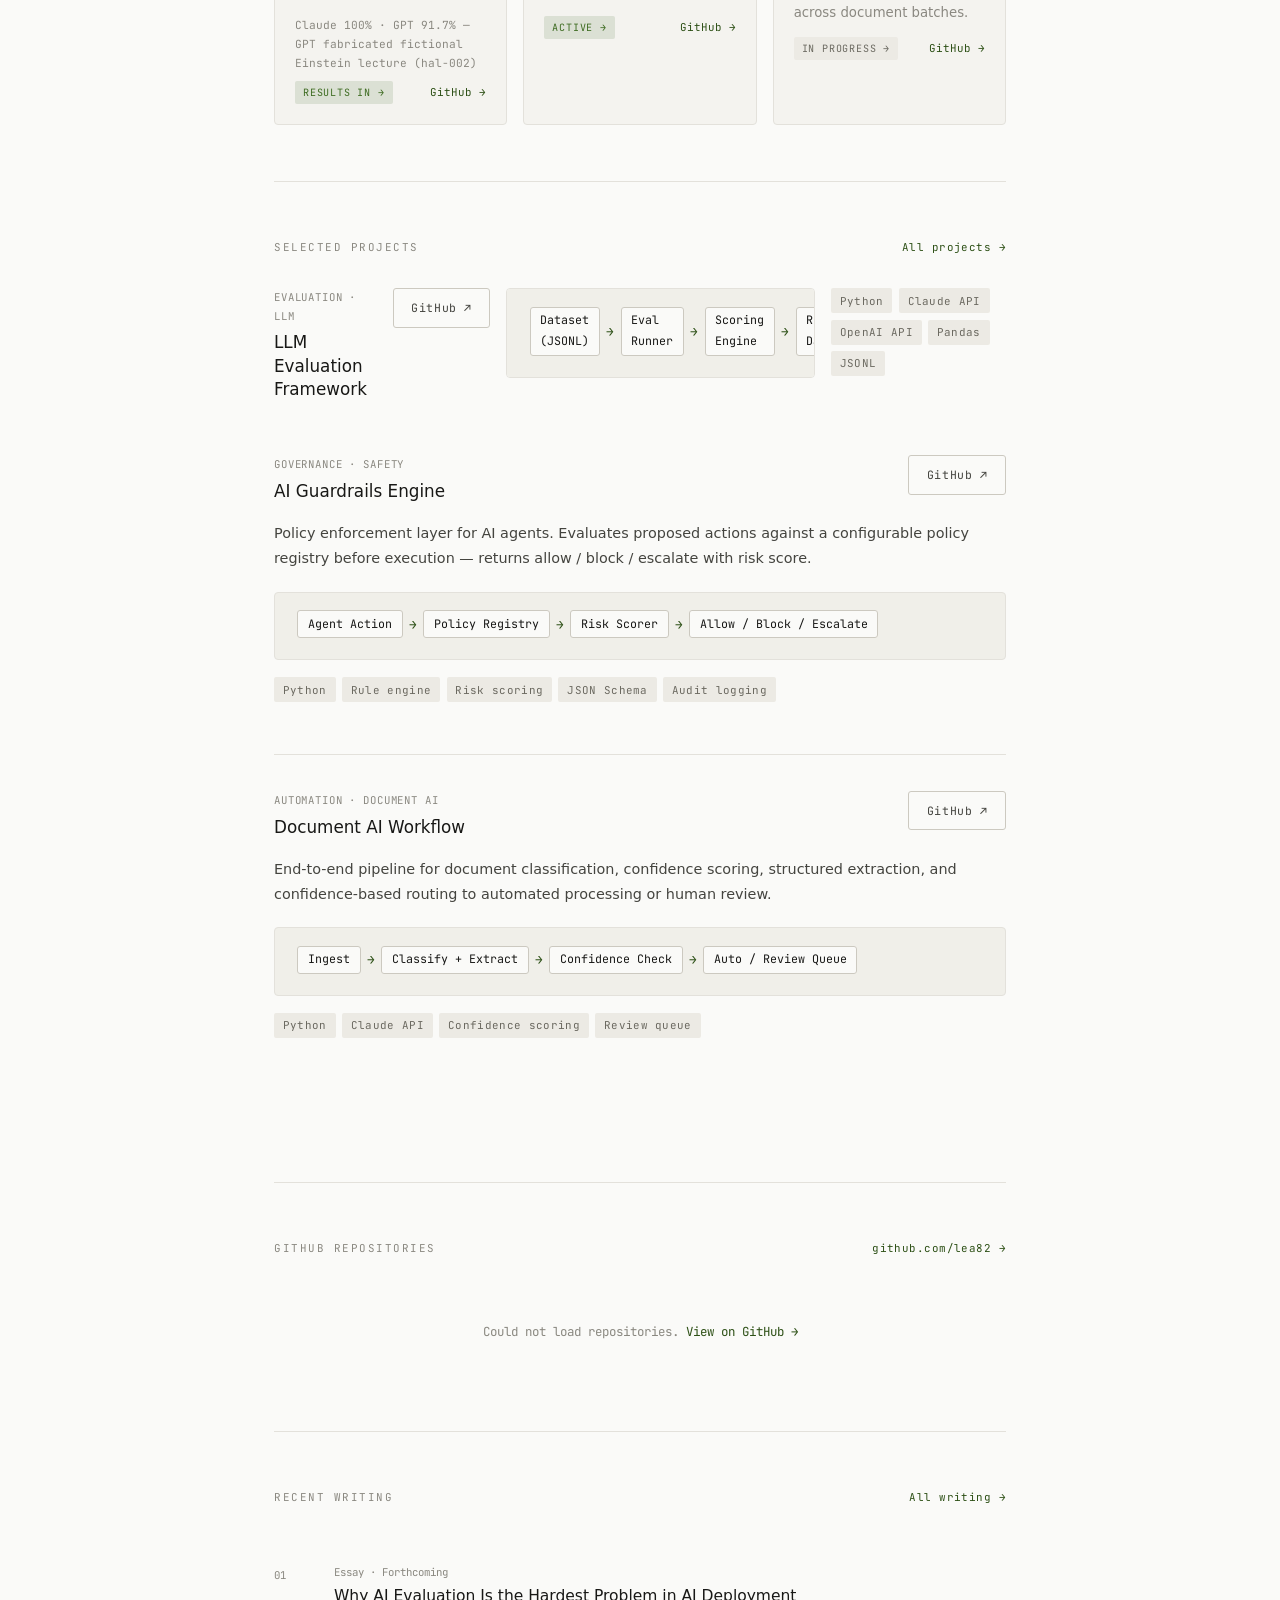
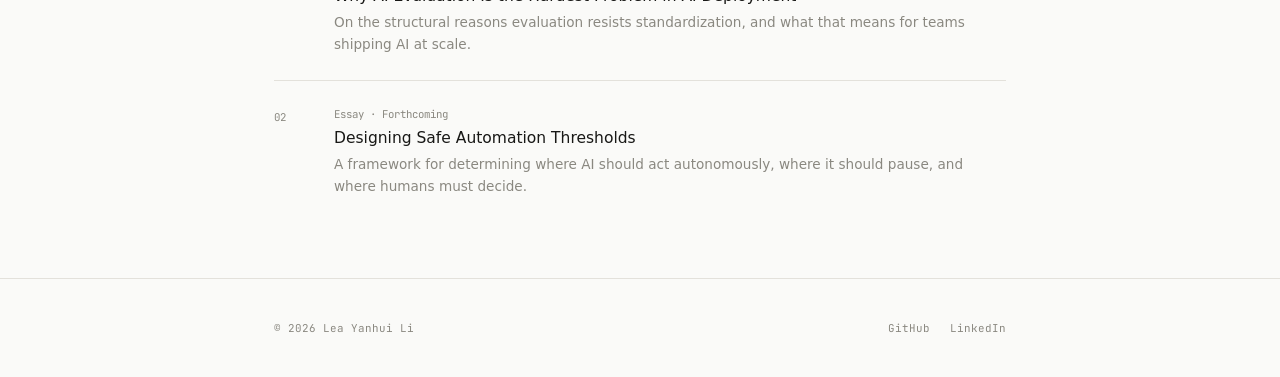
==== commit 07453326: "fix: cards and exp entries linked, anchor IDs added" ====
--- a/index.html
+++ b/index.html
@@ -64,7 +64,7 @@
         <a class="btn" href="https://github.com/lea82" target="_blank" rel="noopener">GitHub ↗</a>
         <a class="btn" href="https://linkedin.com/in/leayanhuili" target="_blank" rel="noopener">LinkedIn ↗</a>
         <a class="btn" href="/cdn-cgi/l/email-protection#5d31383c1d31383c243c333528343134733e3230">Email</a>
-        <a class="btn" href="assets/resume.pdf" target="_blank">Resume →</a>
+        <a class="btn" href="assets/Lea Yanhui Li -2026AI.pdf" target="_blank">Resume →</a>
       </div>
     </section>
 
@@ -75,27 +75,27 @@
       </div>
       <div class="focus-grid reveal">
         <div class="focus-item">
-          <h3>AI Evaluation</h3>
+          <h3><a href="projects.html#llm-eval" style="color:inherit;text-decoration:none">AI Evaluation</a></h3>
           <p>Benchmark systems and test harnesses for LLM reliability at production scale.</p>
         </div>
         <div class="focus-item">
-          <h3>AI Governance</h3>
+          <h3><a href="projects.html#guardrails" style="color:inherit;text-decoration:none">AI Governance</a></h3>
           <p>Policy enforcement layers, risk scoring, and guardrails for autonomous agents.</p>
         </div>
         <div class="focus-item">
-          <h3>Safe Automation</h3>
+          <h3><a href="projects.html#doc-workflow" style="color:inherit;text-decoration:none">Safe Automation</a></h3>
           <p>Human-in-the-loop thresholds and escalation logic for consequential AI decisions.</p>
         </div>
         <div class="focus-item">
-          <h3>LLM Reliability</h3>
+          <h3><a href="experiments.html#exp-01" style="color:inherit;text-decoration:none">LLM Reliability</a></h3>
           <p>Confidence scoring, output validation, and regression testing across model versions.</p>
         </div>
         <div class="focus-item">
-          <h3>Workflow Orchestration</h3>
+          <h3><a href="projects.html#doc-workflow" style="color:inherit;text-decoration:none">Workflow Orchestration</a></h3>
           <p>Multi-agent pipeline design for document processing and review routing.</p>
         </div>
         <div class="focus-item">
-          <h3>AI Infrastructure</h3>
+          <h3><a href="projects.html" style="color:inherit;text-decoration:none">AI Infrastructure</a></h3>
           <p>Evaluation datasets, prompt versioning, and model monitoring at platform scale.</p>
         </div>
       </div>
@@ -111,33 +111,33 @@
 
         <div class="exp-card reveal">
           <div class="exp-card-num">EXP-01</div>
-          <h3>Claude vs GPT Reliability Benchmark</h3>
+          <h3><a href="experiments.html#exp-01" style="color:inherit;text-decoration:none">Claude vs GPT Reliability Benchmark</a></h3>
           <p>Side-by-side evaluation of Claude Haiku 4.5 and GPT-4o across hallucination, classification, and refusal compliance on 12 structured test items.</p>
           <div style="font-family:var(--mono);font-size:0.7rem;color:var(--muted);margin-bottom:0.5rem;margin-top:0.5rem">
             Claude 100% · GPT 91.7% — GPT fabricated fictional Einstein lecture (hal-002)
           </div>
           <div class="exp-card-footer">
-            <span class="exp-status active">Results in</span>
+            <a href="experiments.html#exp-01" class="exp-status active" style="text-decoration:none">Results in →</a>
             <a class="exp-card-link" href="https://github.com/lea82/llm-evaluation-framework" target="_blank" rel="noopener">GitHub →</a>
           </div>
         </div>
 
         <div class="exp-card reveal">
           <div class="exp-card-num">EXP-02</div>
-          <h3>Guardrail Policy Engine Prototype</h3>
+          <h3><a href="experiments.html#exp-02" style="color:inherit;text-decoration:none">Guardrail Policy Engine Prototype</a></h3>
           <p>Minimal policy enforcement layer for LLM agent actions — rule-based risk scoring with configurable escalation thresholds and structured audit output.</p>
           <div class="exp-card-footer">
-            <span class="exp-status active">Active</span>
+            <a href="experiments.html#exp-02" class="exp-status active" style="text-decoration:none">Active →</a>
             <a class="exp-card-link" href="https://github.com/lea82/AI-Guardrails-Engine" target="_blank" rel="noopener">GitHub →</a>
           </div>
         </div>
 
         <div class="exp-card reveal">
           <div class="exp-card-num">EXP-03</div>
-          <h3>Multi-Agent Document Workflow</h3>
+          <h3><a href="experiments.html#exp-03" style="color:inherit;text-decoration:none">Multi-Agent Document Workflow</a></h3>
           <p>OpenClaw-based orchestration experiment: supervisor agent coordinating classifier, extractor, and human-review-router sub-agents across document batches.</p>
           <div class="exp-card-footer">
-            <span class="exp-status">In progress</span>
+            <a href="experiments.html#exp-03" class="exp-status" style="text-decoration:none">In progress →</a>
             <a class="exp-card-link" href="https://github.com/lea82/Confidence-Routed-AI-Workflow" target="_blank" rel="noopener">GitHub →</a>
           </div>
         </div>
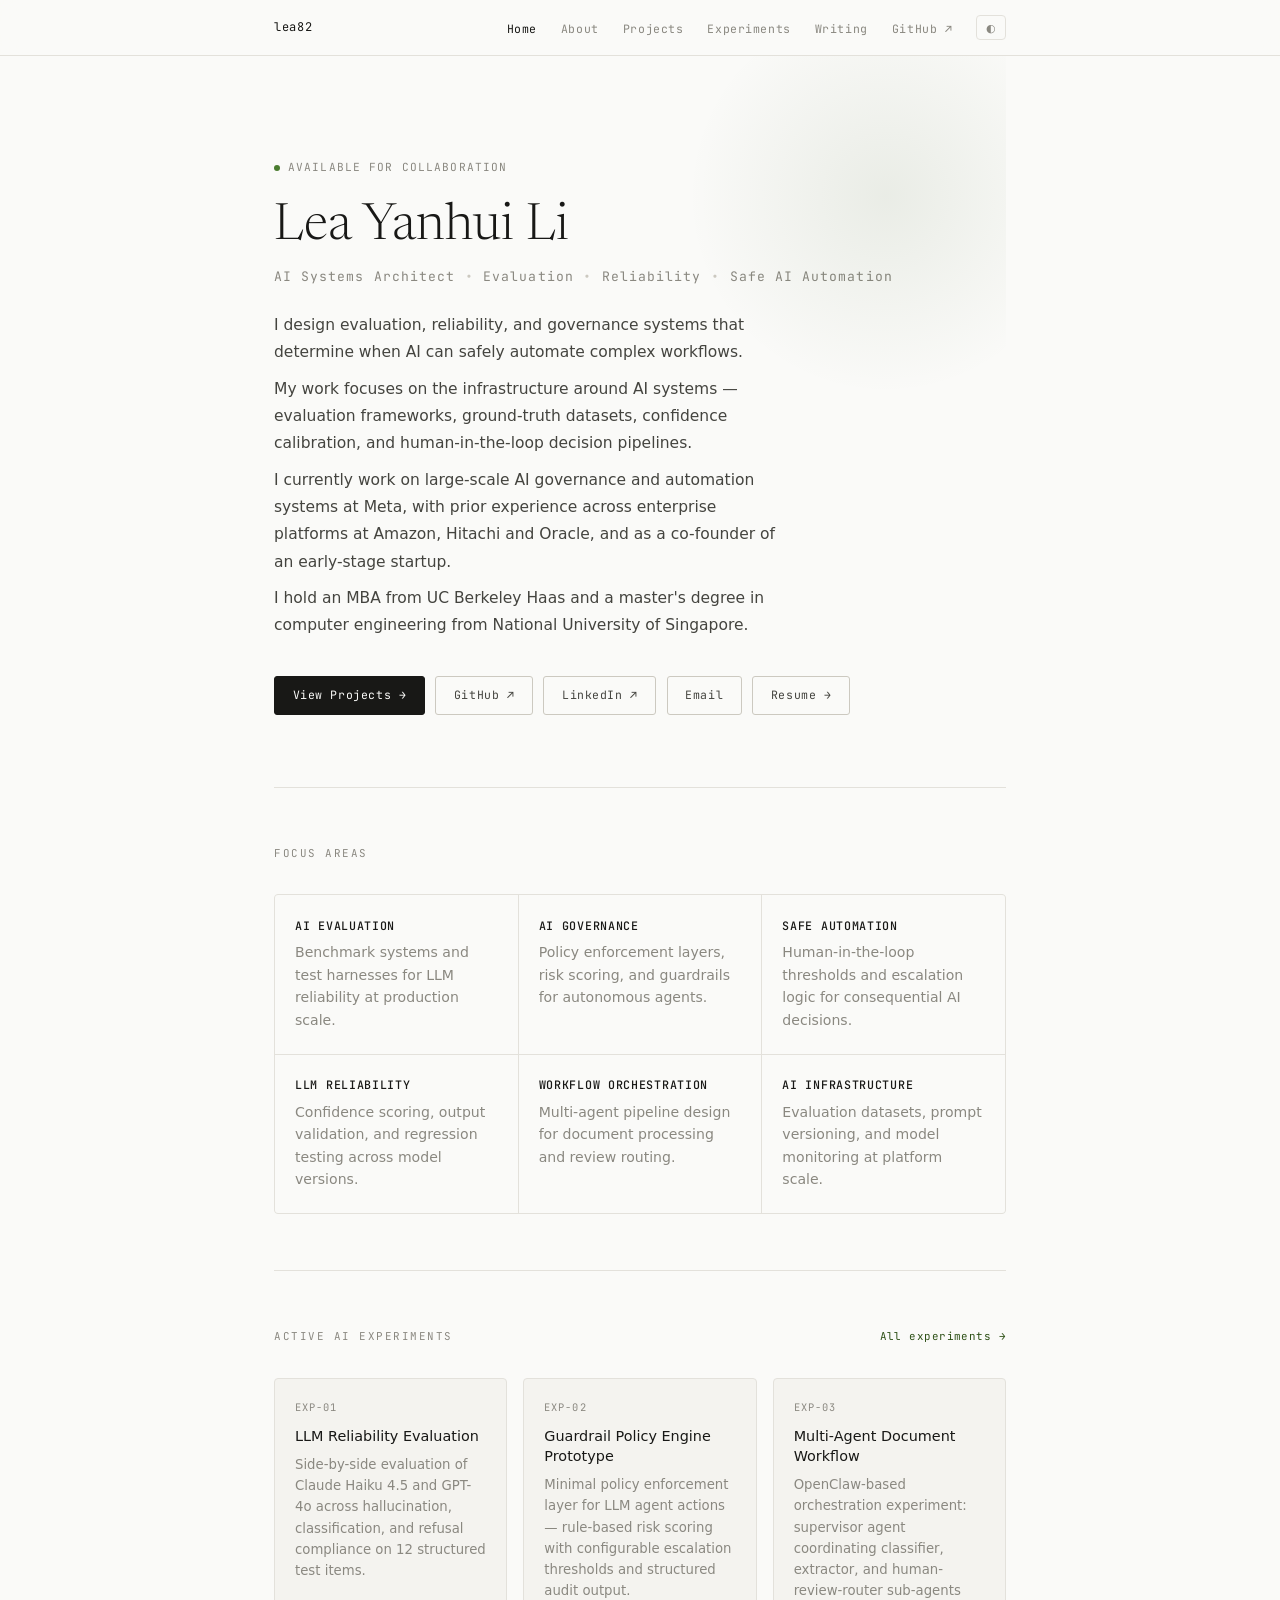
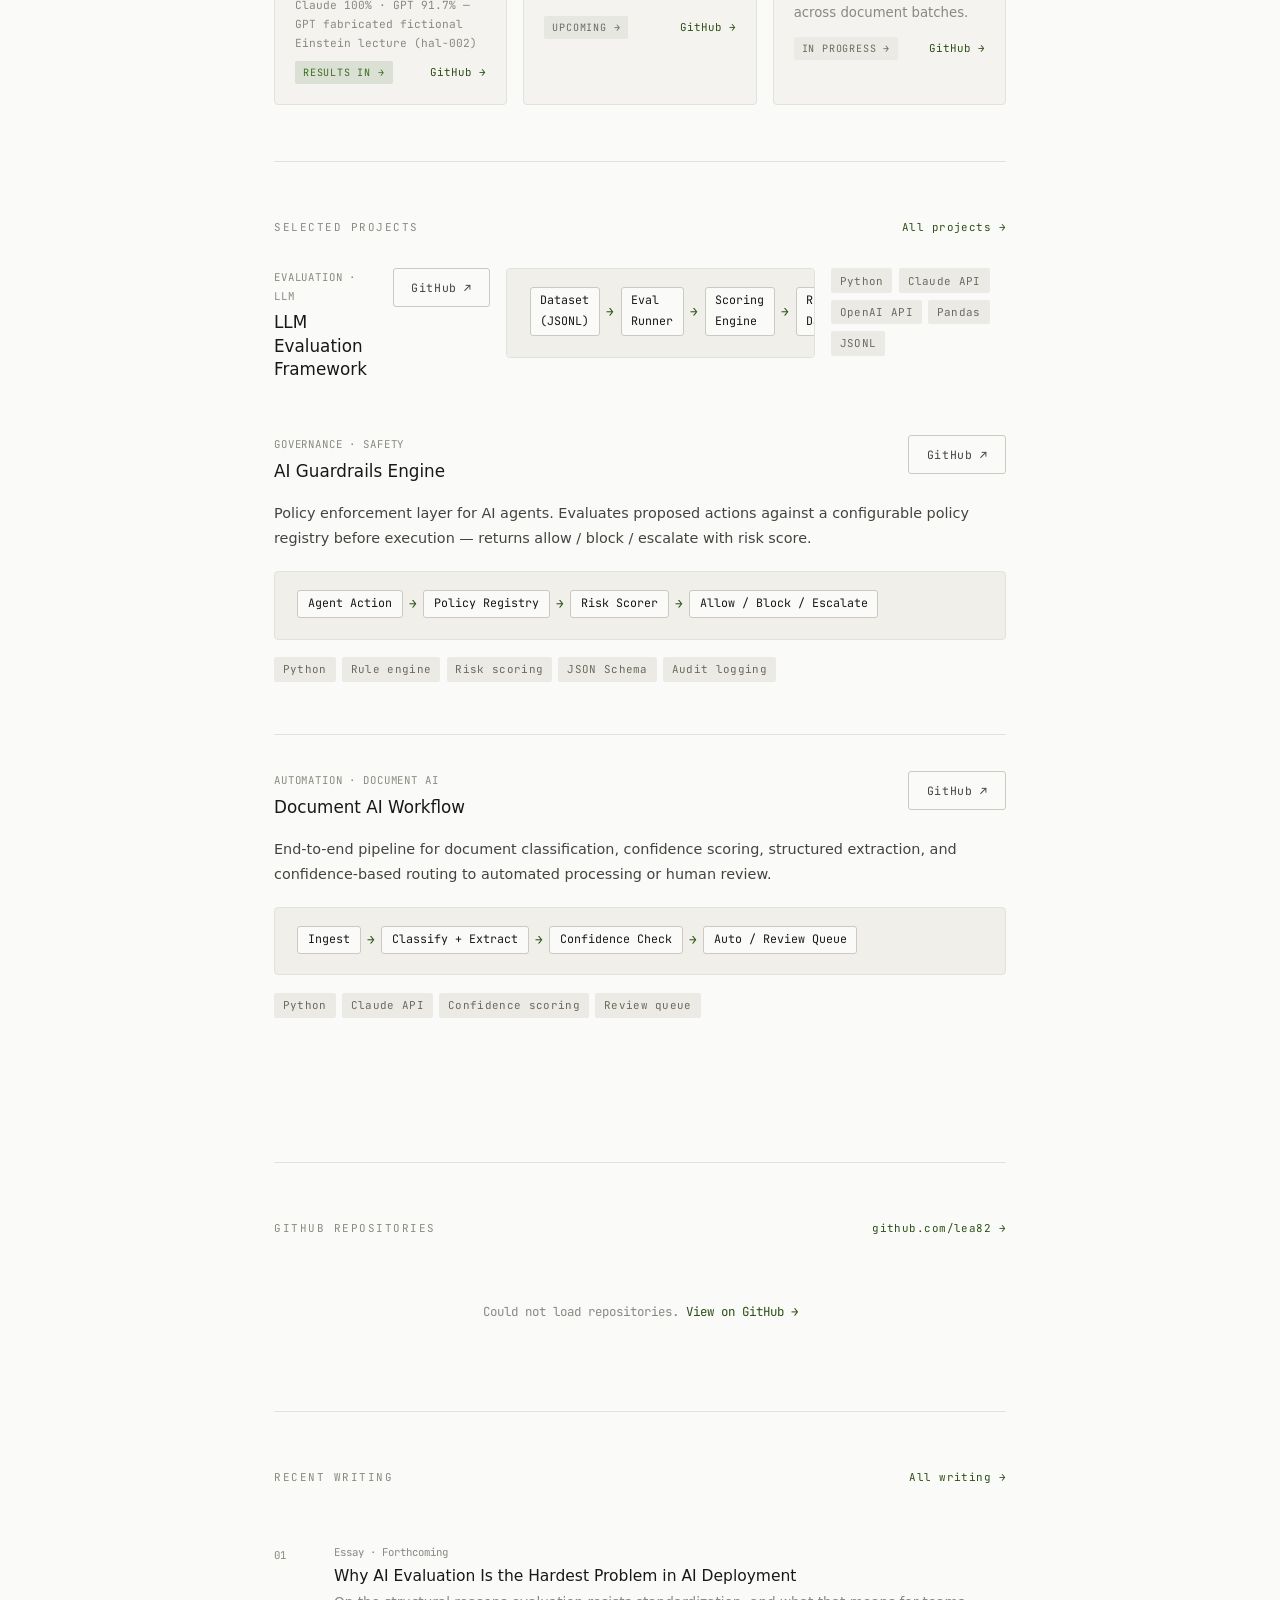
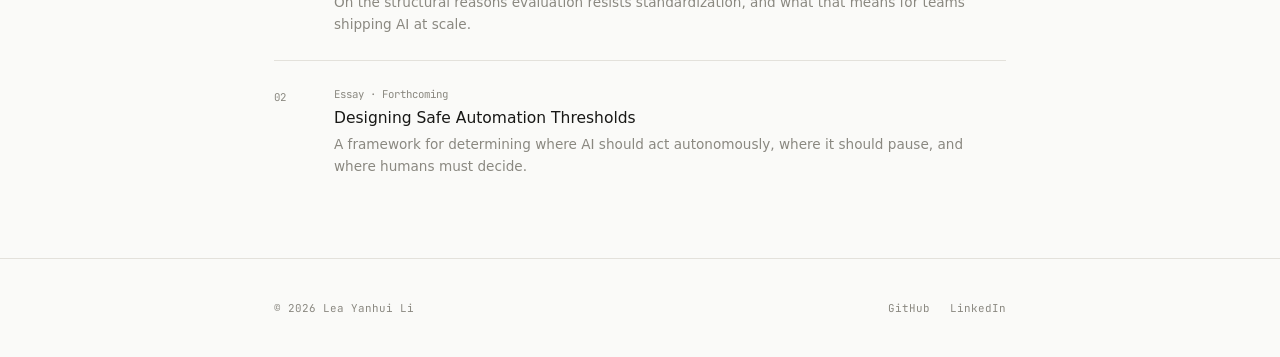
==== commit fbf69b83: "exp: update contents, statuses, removed placeholder" ====
--- a/index.html
+++ b/index.html
@@ -111,7 +111,7 @@
 
         <div class="exp-card reveal">
           <div class="exp-card-num">EXP-01</div>
-          <h3><a href="experiments.html#exp-01" style="color:inherit;text-decoration:none">Claude vs GPT Reliability Benchmark</a></h3>
+          <h3><a href="experiments.html#exp-01" style="color:inherit;text-decoration:none">LLM Reliability Evaluation</a></h3>
           <p>Side-by-side evaluation of Claude Haiku 4.5 and GPT-4o across hallucination, classification, and refusal compliance on 12 structured test items.</p>
           <div style="font-family:var(--mono);font-size:0.7rem;color:var(--muted);margin-bottom:0.5rem;margin-top:0.5rem">
             Claude 100% · GPT 91.7% — GPT fabricated fictional Einstein lecture (hal-002)
@@ -127,7 +127,7 @@
           <h3><a href="experiments.html#exp-02" style="color:inherit;text-decoration:none">Guardrail Policy Engine Prototype</a></h3>
           <p>Minimal policy enforcement layer for LLM agent actions — rule-based risk scoring with configurable escalation thresholds and structured audit output.</p>
           <div class="exp-card-footer">
-            <a href="experiments.html#exp-02" class="exp-status active" style="text-decoration:none">Active →</a>
+            <a href="experiments.html#exp-02" class="exp-status" style="text-decoration:none;background:color-mix(in srgb, var(--muted) 12%, transparent)">Upcoming →</a>
             <a class="exp-card-link" href="https://github.com/lea82/AI-Guardrails-Engine" target="_blank" rel="noopener">GitHub →</a>
           </div>
         </div>
